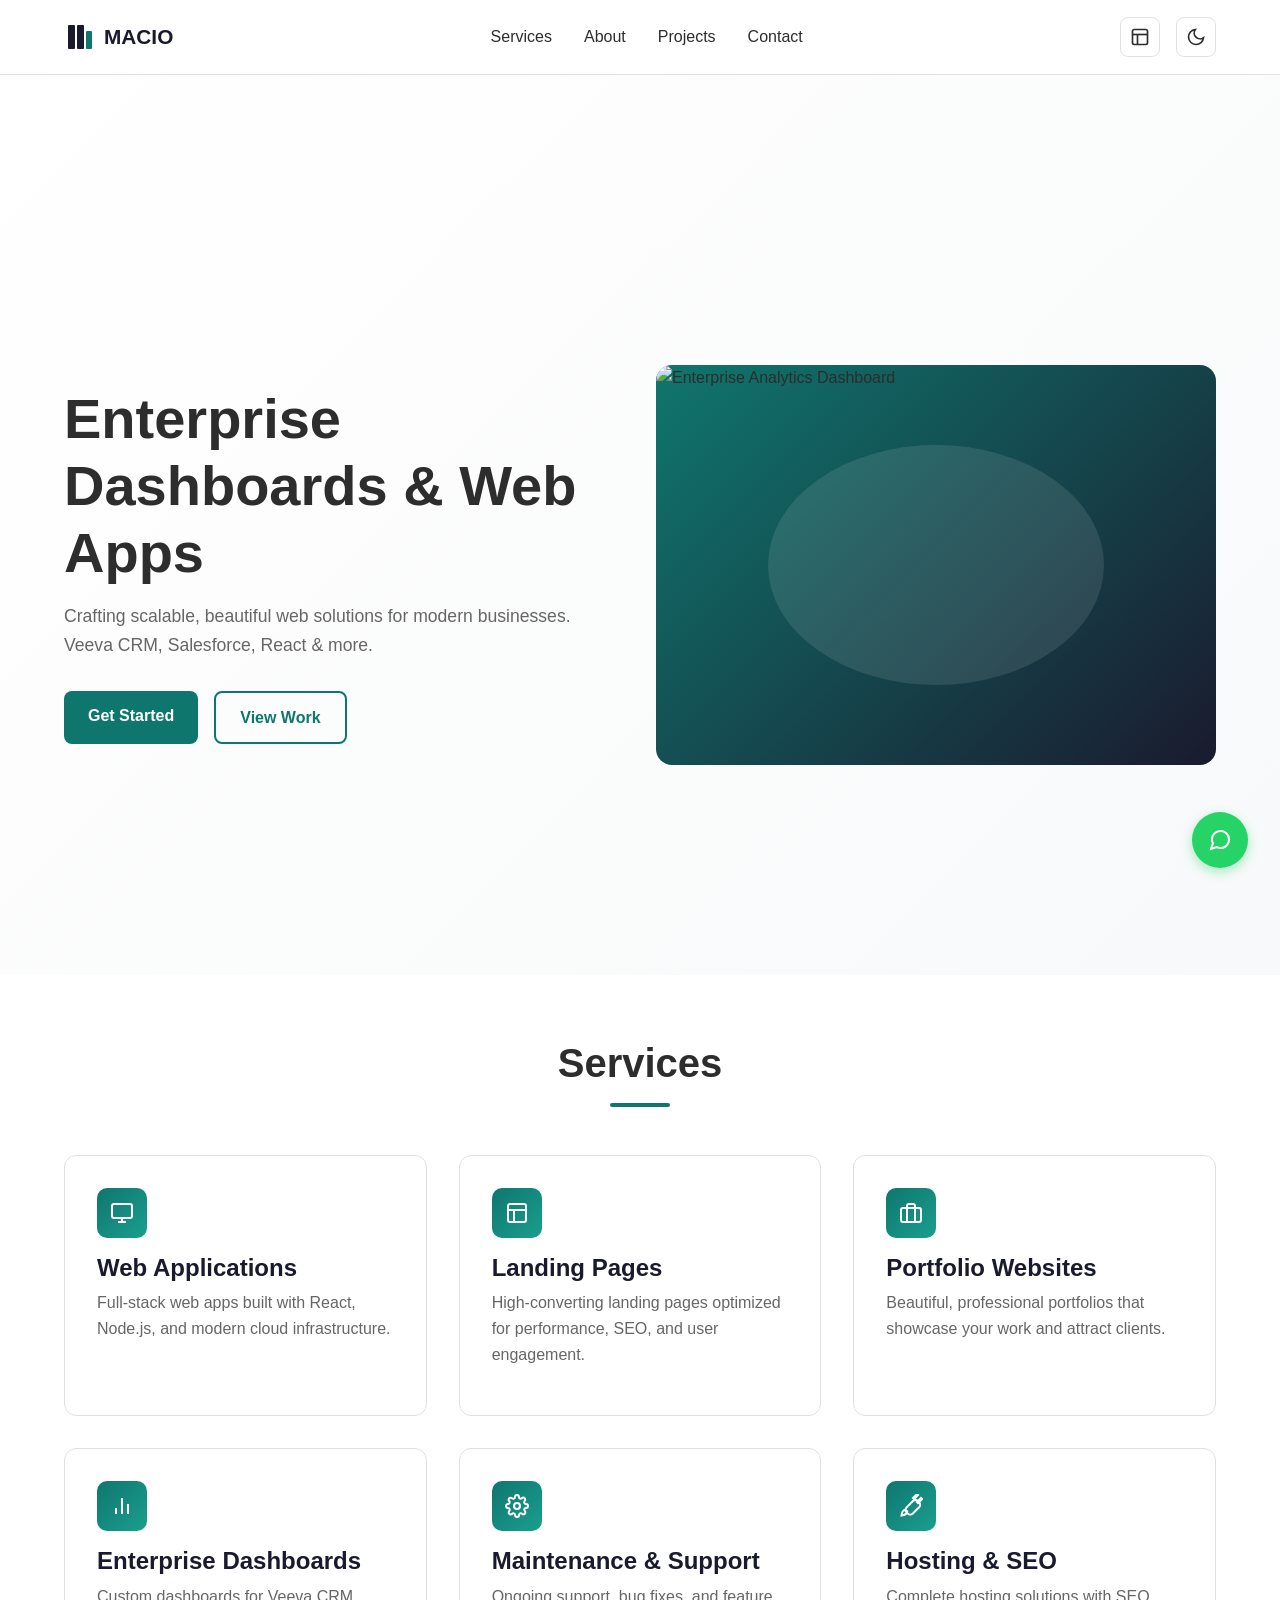
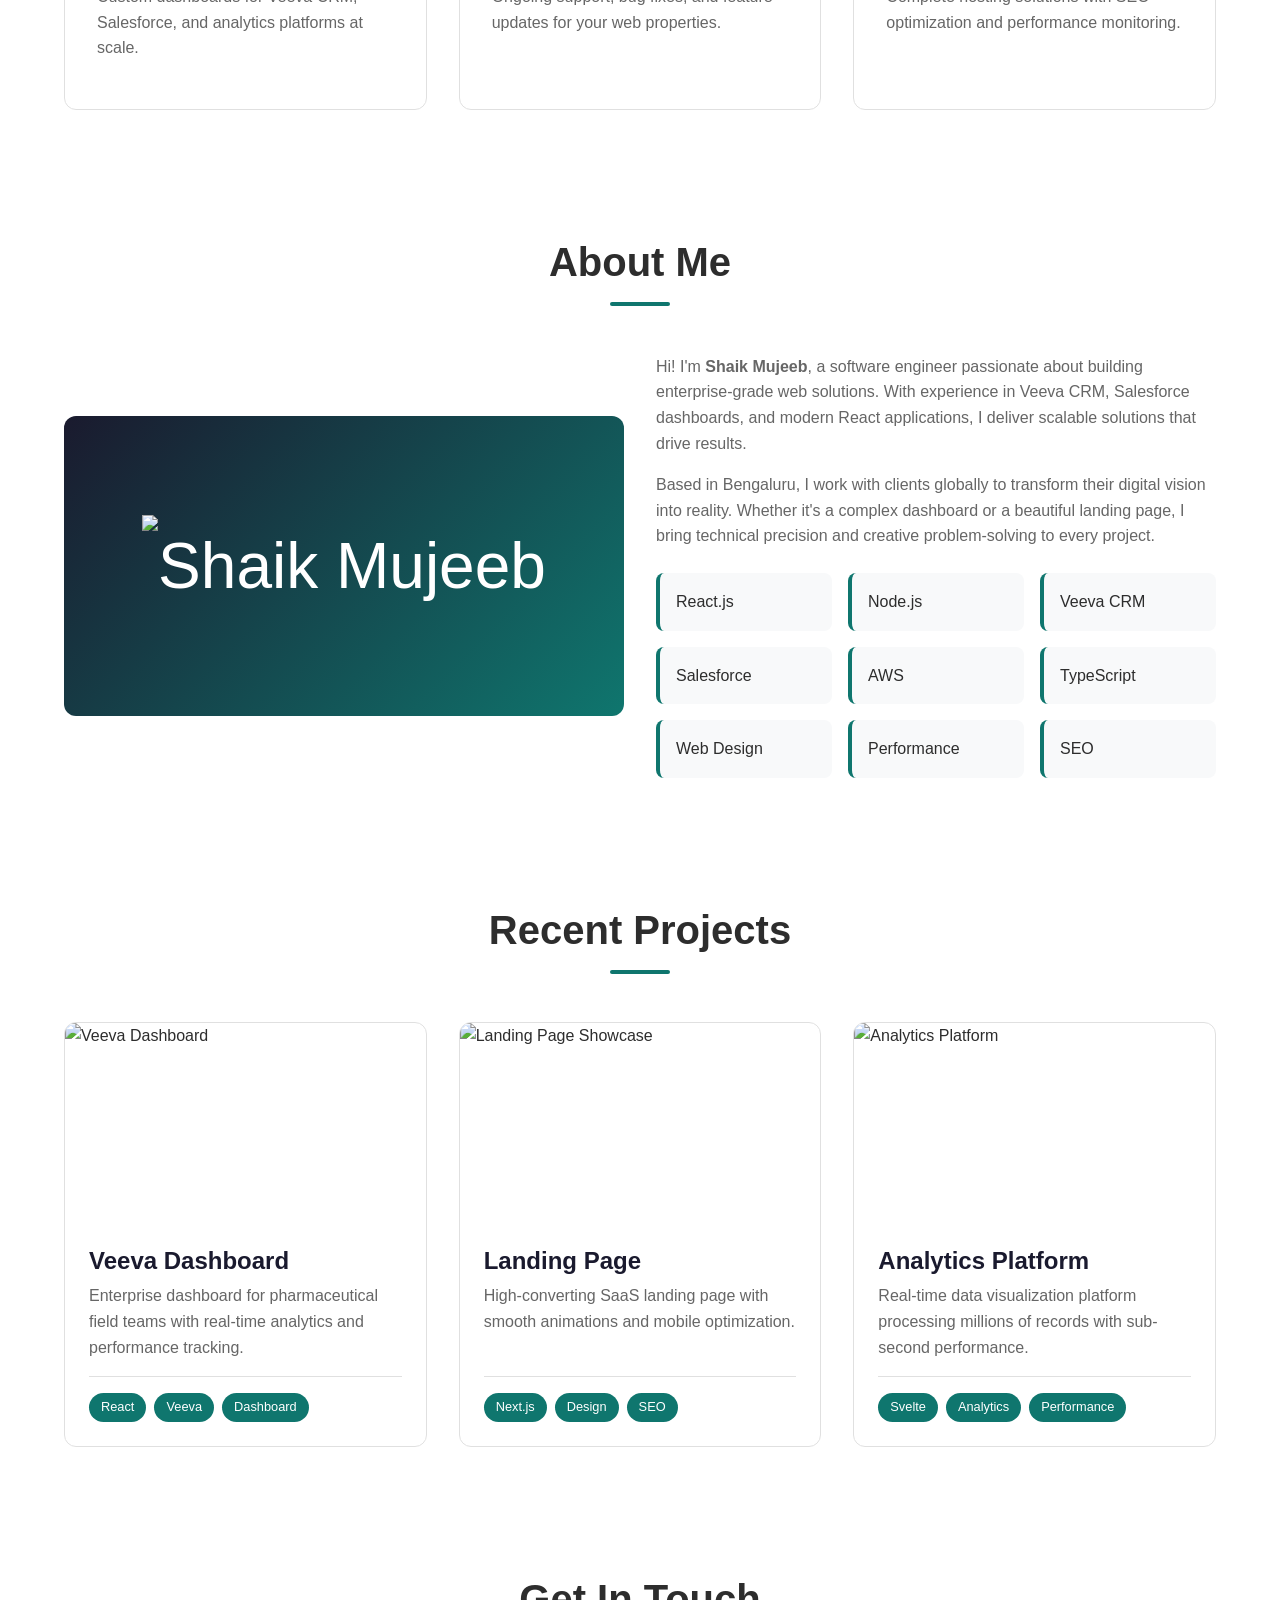
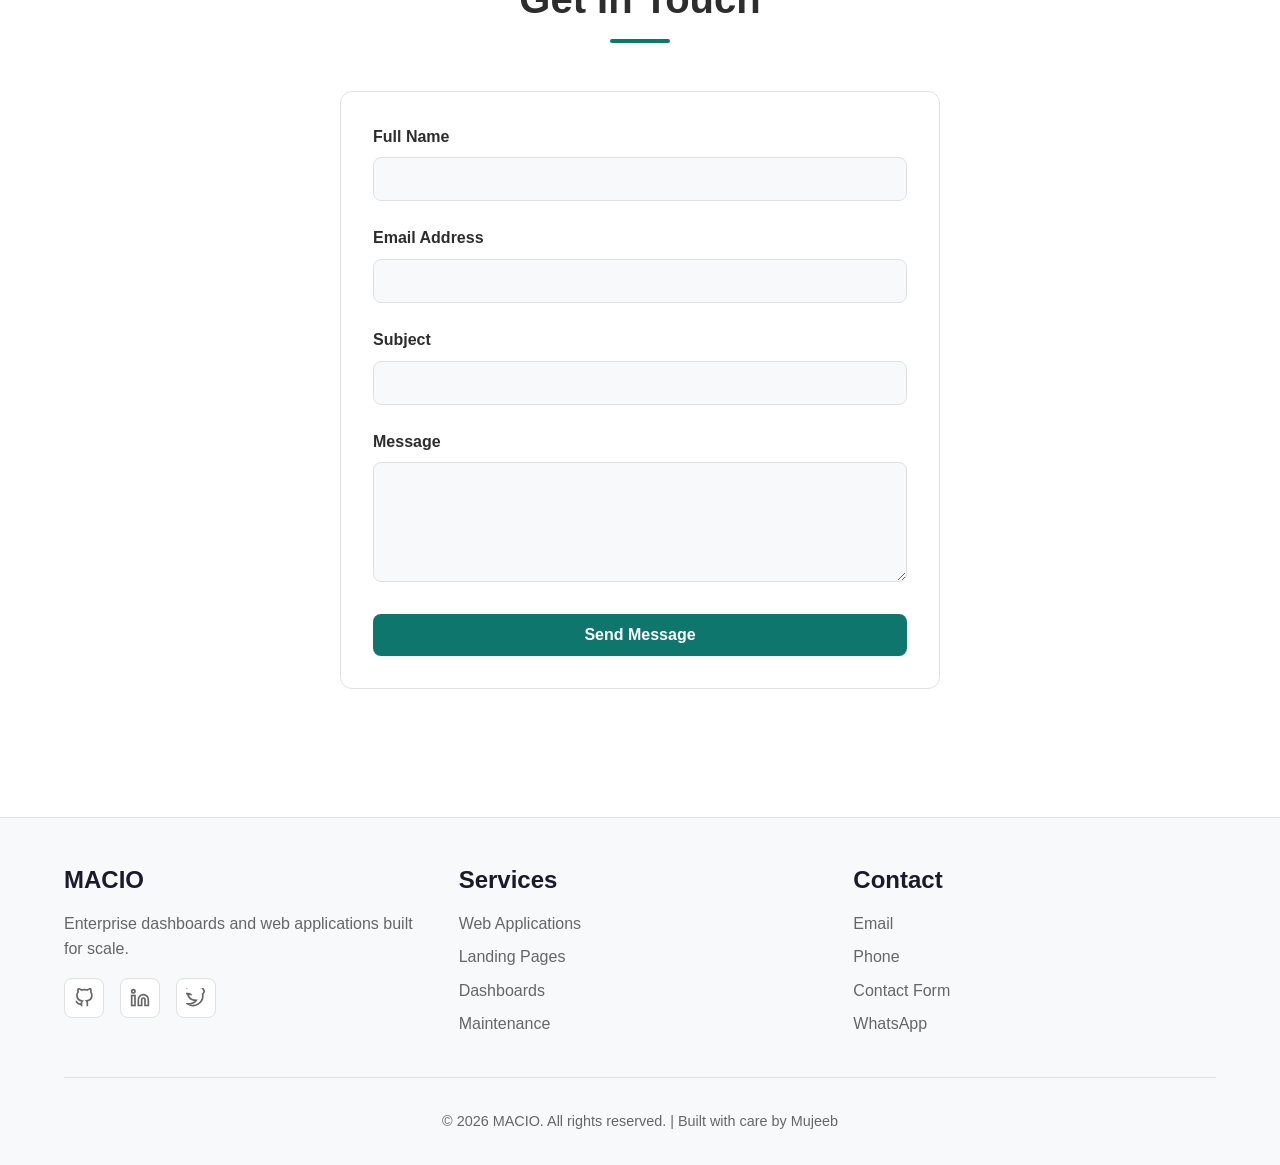
==== MACIO_Studio_Website.html @ e9eee29c "first commit" ====
<!doctype html>
<html lang="en">
  <head>
    <meta charset="UTF-8" />
    <meta name="viewport" content="width=device-width, initial-scale=1.0" />
    <meta http-equiv="X-UA-Compatible" content="ie=edge" />

    <!-- SEO Meta Tags -->
    <title>MACIO - Enterprise Dashboards & Web Apps | Shaik Mujeeb</title>
    <meta
      name="description"
      content="MACIO specializes in enterprise dashboards, web applications, landing pages, and digital solutions. Based in Bengaluru."
    />
    <meta
      name="keywords"
      content="web development, dashboards, Veeva CRM, Salesforce, React, landing pages, portfolio"
    />
    <meta name="author" content="Shaik Mujeeb" />
    <meta name="theme-color" content="#1a1a2e" />
    <meta
      property="og:title"
      content="MACIO - Enterprise Dashboards & Web Apps"
    />
    <meta
      property="og:description"
      content="Building scalable web solutions for enterprise clients."
    />
    <meta property="og:type" content="website" />
    <meta property="og:url" content="https://macio.dev" />
    <meta name="twitter:card" content="summary_large_image" />
    <meta
      name="twitter:title"
      content="MACIO - Enterprise Dashboards & Web Apps"
    />

    <!-- Security Headers (CSP) -->
    <meta
      http-equiv="Content-Security-Policy"
      content="default-src 'self'; script-src 'self' 'unsafe-inline'; style-src 'self' 'unsafe-inline'; font-src 'self' data:; img-src 'self' data: https:; connect-src 'self' https://formspree.io;"
    />
    <meta http-equiv="X-Content-Type-Options" content="nosniff" />
    <meta http-equiv="X-Frame-Options" content="SAMEORIGIN" />
    <meta http-equiv="X-XSS-Protection" content="1; mode=block" />

    <!-- Favicon -->
    <link
      rel="icon"
      type="image/svg+xml"
      href="data:image/svg+xml,%3Csvg xmlns='http://www.w3.org/2000/svg' viewBox='0 0 64 64'%3E%3Crect x='8' y='8' width='14' height='48' fill='%231a1a2e' rx='2'/%3E%3Crect x='26' y='8' width='14' height='48' fill='%231a1a2e' rx='2'/%3E%3Crect x='44' y='20' width='12' height='36' fill='%230f766e' rx='2'/%3E%3C/svg%3E"
    />

    <style>
      * {
        margin: 0;
        padding: 0;
        box-sizing: border-box;
      }

      :root {
        --color-primary: #1a1a2e;
        --color-primary-light: #2d3561;
        --color-accent: #0f766e;
        --color-accent-light: #1a9f8f;
        --color-bg-light: #ffffff;
        --color-bg-dark: #f8f9fa;
        --color-text-light: #2d2d2d;
        --color-text-light-secondary: #666666;
        --color-text-light-tertiary: #999999;
        --color-border-light: #e0e0e0;
        --color-success: #27ae60;
        --color-error: #e74c3c;
        --color-warning: #f39c12;
        --border-radius: 12px;
        --transition: all 0.3s cubic-bezier(0.4, 0, 0.2, 1);
      }

      [data-theme="dark"] {
        --color-bg-light: #1a1a1e;
        --color-bg-dark: #252530;
        --color-text-light: #ffffff;
        --color-text-light-secondary: #b0b0b0;
        --color-text-light-tertiary: #808080;
        --color-border-light: #404050;
      }

      html {
        scroll-behavior: smooth;
      }

      body {
        font-family:
          -apple-system, BlinkMacSystemFont, "Segoe UI", "Roboto", "Oxygen",
          "Ubuntu", "Cantarell", sans-serif;
        background: var(--color-bg-light);
        color: var(--color-text-light);
        line-height: 1.6;
        transition: var(--transition);
        overflow-x: hidden;
      }

      /* Typography */
      h1,
      h2,
      h3,
      h4,
      h5,
      h6 {
        font-weight: 600;
        line-height: 1.2;
        margin-bottom: 1rem;
      }

      h1 {
        font-size: 2.5rem;
      }
      h2 {
        font-size: 2rem;
      }
      h3 {
        font-size: 1.5rem;
      }
      h4 {
        font-size: 1.25rem;
      }

      p {
        margin-bottom: 1rem;
        color: var(--color-text-light-secondary);
      }

      a {
        color: var(--color-accent);
        text-decoration: none;
        transition: var(--transition);
      }

      a:hover {
        color: var(--color-accent-light);
      }

      .service-icon svg {
        width: 24px;
        height: 24px;
      }

      .logo svg {
        width: 32px;
        height: 32px;
      }

      /* Utilities */
      .container {
        max-width: 1200px;
        margin: 0 auto;
        padding: 0 1.5rem;
      }

      .section {
        padding: 4rem 0;
      }

      .section-title {
        text-align: center;
        margin-bottom: 3rem;
        position: relative;
      }

      .section-title::after {
        content: "";
        display: block;
        width: 60px;
        height: 4px;
        background: var(--color-accent);
        margin: 1rem auto 0;
        border-radius: 2px;
        animation: slideInUp 0.6s ease;
      }

      /* Navbar */
      .navbar {
        position: sticky;
        top: 0;
        background: var(--color-bg-light);
        border-bottom: 1px solid var(--color-border-light);
        z-index: 1000;
        transition: var(--transition);
        backdrop-filter: blur(10px);
        background: rgba(var(--color-bg-light-rgb), 0.95);
      }

      .navbar-content {
        display: flex;
        justify-content: space-between;
        align-items: center;
        padding: 1rem 0;
      }

      .logo {
        display: flex;
        align-items: center;
        gap: 0.5rem;
        font-weight: 700;
        font-size: 1.3rem;
        color: var(--color-primary);
        transition: var(--transition);
      }

      .logo:hover {
        color: var(--color-accent);
      }

      .nav-menu {
        display: none;
        position: absolute;
        top: 100%;
        left: 0;
        right: 0;
        background: var(--color-bg-light);
        border-bottom: 1px solid var(--color-border-light);
        padding: 1rem;
        list-style: none;
        animation: slideDown 0.3s ease;
      }

      .nav-menu.active {
        display: flex;
        flex-direction: column;
        gap: 1rem;
      }

      .nav-menu li a {
        color: var(--color-text-light);
        transition: var(--transition);
        display: block;
        padding: 0.5rem 0;
      }

      .nav-menu li a:hover {
        color: var(--color-accent);
        padding-left: 0.5rem;
      }

      .nav-controls {
        display: flex;
        align-items: center;
        gap: 1rem;
      }

      .theme-toggle,
      .menu-toggle,
      .variant-toggle {
        background: none;
        border: 1px solid var(--color-border-light);
        padding: 0.5rem;
        border-radius: 8px;
        cursor: pointer;
        transition: var(--transition);
        color: var(--color-text-light);
        font-size: 1.2rem;
        display: flex;
        align-items: center;
        justify-content: center;
        width: 40px;
        height: 40px;
        text-decoration: none;
      }

      .theme-toggle:hover,
      .menu-toggle:hover,
      .variant-toggle:hover {
        background: var(--color-bg-dark);
        border-color: var(--color-accent);
      }

      @media (min-width: 768px) {
        .nav-menu {
          display: flex;
          position: static;
          background: transparent;
          border: none;
          padding: 0;
          gap: 2rem;
          flex-direction: row;
          animation: none;
        }

        .menu-toggle {
          display: none;
        }

        h1 {
          font-size: 3.5rem;
        }
        h2 {
          font-size: 2.5rem;
        }
      }

      /* Hero Section */
      .hero {
        min-height: 100vh;
        display: flex;
        align-items: center;
        background: linear-gradient(
          135deg,
          var(--color-bg-light) 0%,
          var(--color-bg-dark) 100%
        );
        padding-top: 80px;
        position: relative;
        overflow: hidden;
      }

      .hero::before {
        content: "";
        position: absolute;
        top: -50%;
        right: -50%;
        width: 500px;
        height: 500px;
        background: radial-gradient(
          circle,
          var(--color-accent) 0%,
          transparent 70%
        );
        opacity: 0.05;
        border-radius: 50%;
        animation: float 8s ease-in-out infinite;
      }

      .hero-content {
        position: relative;
        z-index: 1;
        display: grid;
        grid-template-columns: 1fr;
        gap: 2rem;
        align-items: center;
      }

      .hero-text h1 {
        margin-bottom: 1rem;
        animation: slideInUp 0.8s ease 0.2s both;
      }

      .hero-text p {
        font-size: 1.1rem;
        margin-bottom: 2rem;
        animation: slideInUp 0.8s ease 0.4s both;
      }

      .hero-buttons {
        display: flex;
        gap: 1rem;
        flex-wrap: wrap;
        animation: slideInUp 0.8s ease 0.6s both;
      }

      .btn {
        padding: 0.75rem 1.5rem;
        border-radius: 8px;
        border: none;
        font-size: 1rem;
        font-weight: 600;
        cursor: pointer;
        transition: var(--transition);
        text-decoration: none;
        display: inline-block;
        text-align: center;
        position: relative;
        overflow: hidden;
      }

      .btn-primary {
        background: var(--color-accent);
        color: white;
      }

      .btn-primary:hover {
        background: var(--color-accent-light);
        transform: translateY(-2px);
        box-shadow: 0 8px 16px rgba(15, 118, 110, 0.3);
      }

      .btn-secondary {
        background: transparent;
        color: var(--color-accent);
        border: 2px solid var(--color-accent);
      }

      .btn-secondary:hover {
        background: var(--color-accent);
        color: white;
      }

      .hero-illustration {
        display: none;
        animation: slideInRight 0.8s ease 0.3s both;
      }

      @media (min-width: 768px) {
        .hero-content {
          grid-template-columns: 1fr 1fr;
        }

        .hero-illustration {
          display: block;
          width: 100%;
          height: 400px;
          background: linear-gradient(
            135deg,
            var(--color-accent) 0%,
            var(--color-primary) 100%
          );
          border-radius: 16px;
          position: relative;
          overflow: hidden;
        }

        .hero-illustration::before {
          content: "";
          position: absolute;
          top: 20%;
          left: 20%;
          width: 60%;
          height: 60%;
          background: rgba(255, 255, 255, 0.1);
          border-radius: 50%;
          animation: pulse 3s ease-in-out infinite;
        }
      }

      /* Services Section */
      .services-grid {
        display: grid;
        grid-template-columns: 1fr;
        gap: 2rem;
      }

      .service-card {
        background: var(--color-bg-light);
        border: 1px solid var(--color-border-light);
        border-radius: var(--border-radius);
        padding: 2rem;
        transition: var(--transition);
        position: relative;
        overflow: hidden;
        animation: fadeInUp 0.6s ease forwards;
      }

      .service-card::before {
        content: "";
        position: absolute;
        top: 0;
        left: -100%;
        width: 100%;
        height: 4px;
        background: linear-gradient(
          90deg,
          var(--color-accent),
          var(--color-accent-light)
        );
        transition: var(--transition);
      }

      .service-card:hover {
        border-color: var(--color-accent);
        transform: translateY(-8px);
        box-shadow: 0 12px 24px rgba(15, 118, 110, 0.15);
      }

      .service-card:hover::before {
        left: 0;
      }

      .service-icon {
        width: 50px;
        height: 50px;
        background: linear-gradient(
          135deg,
          var(--color-accent),
          var(--color-accent-light)
        );
        border-radius: 10px;
        display: flex;
        align-items: center;
        justify-content: center;
        color: white;
        font-size: 1.5rem;
        margin-bottom: 1rem;
      }

      .service-card h3 {
        color: var(--color-primary);
        margin-bottom: 0.5rem;
      }

      @media (min-width: 768px) {
        .services-grid {
          grid-template-columns: repeat(2, 1fr);
        }
      }

      @media (min-width: 1024px) {
        .services-grid {
          grid-template-columns: repeat(3, 1fr);
        }
      }

      /* About Section */
      .about-content {
        display: grid;
        grid-template-columns: 1fr;
        gap: 2rem;
        align-items: center;
      }

      .about-text h2 {
        color: var(--color-primary);
      }

      .about-image {
        width: 100%;
        height: 300px;
        background: linear-gradient(
          135deg,
          var(--color-primary),
          var(--color-accent)
        );
        border-radius: var(--border-radius);
        display: flex;
        align-items: center;
        justify-content: center;
        color: white;
        font-size: 4rem;
        animation: slideInUp 0.8s ease;
      }

      .skills-list {
        display: grid;
        grid-template-columns: repeat(2, 1fr);
        gap: 1rem;
        margin-top: 1.5rem;
      }

      .skill {
        background: var(--color-bg-dark);
        padding: 1rem;
        border-radius: 8px;
        border-left: 4px solid var(--color-accent);
        font-weight: 500;
      }

      @media (min-width: 768px) {
        .about-content {
          grid-template-columns: 1fr 1fr;
        }

        .skills-list {
          grid-template-columns: repeat(3, 1fr);
        }
      }

      /* Projects Section */
      .projects-grid {
        display: grid;
        grid-template-columns: 1fr;
        gap: 2rem;
      }

      .project-card {
        background: var(--color-bg-light);
        border: 1px solid var(--color-border-light);
        border-radius: var(--border-radius);
        overflow: hidden;
        transition: var(--transition);
        animation: fadeInUp 0.6s ease forwards;
        display: flex;
        flex-direction: column;
      }

      .project-image {
        width: 100%;
        height: 200px;
        position: relative;
        overflow: hidden;
      }

      .project-image img {
        width: 100%;
        height: 100%;
        object-fit: cover;
        transition: var(--transition);
      }

      .project-card:hover .project-image img {
        transform: scale(1.05);
      }

      .project-image::after {
        content: "";
        position: absolute;
        top: 0;
        left: -100%;
        width: 100%;
        height: 100%;
        background: linear-gradient(
          90deg,
          transparent,
          rgba(255, 255, 255, 0.2)
        );
        transition: var(--transition);
      }

      .project-card:hover .project-image::after {
        left: 100%;
      }

      .project-info {
        padding: 1.5rem;
        flex: 1;
        display: flex;
        flex-direction: column;
      }

      .project-card h3 {
        color: var(--color-primary);
        margin-bottom: 0.5rem;
      }

      .project-tags {
        display: flex;
        gap: 0.5rem;
        flex-wrap: wrap;
        margin-top: auto;
        padding-top: 1rem;
        border-top: 1px solid var(--color-border-light);
      }

      .tag {
        background: var(--color-accent);
        color: white;
        padding: 0.25rem 0.75rem;
        border-radius: 20px;
        font-size: 0.8rem;
        font-weight: 500;
      }

      .project-card:hover {
        border-color: var(--color-accent);
        transform: translateY(-8px);
        box-shadow: 0 12px 24px rgba(15, 118, 110, 0.15);
      }

      @media (min-width: 768px) {
        .projects-grid {
          grid-template-columns: repeat(2, 1fr);
        }
      }

      @media (min-width: 1024px) {
        .projects-grid {
          grid-template-columns: repeat(3, 1fr);
        }
      }

      /* Contact Section */
      .contact-form {
        max-width: 600px;
        margin: 0 auto;
        background: var(--color-bg-light);
        padding: 2rem;
        border-radius: var(--border-radius);
        border: 1px solid var(--color-border-light);
      }

      .form-group {
        margin-bottom: 1.5rem;
      }

      .form-group label {
        display: block;
        margin-bottom: 0.5rem;
        font-weight: 600;
        color: var(--color-text-light);
      }

      .form-group input,
      .form-group textarea {
        width: 100%;
        padding: 0.75rem;
        border: 1px solid var(--color-border-light);
        border-radius: 8px;
        font-family: inherit;
        font-size: 1rem;
        transition: var(--transition);
        background: var(--color-bg-dark);
        color: var(--color-text-light);
      }

      .form-group input:focus,
      .form-group textarea:focus {
        outline: none;
        border-color: var(--color-accent);
        box-shadow: 0 0 0 3px rgba(15, 118, 110, 0.1);
      }

      .form-group textarea {
        resize: vertical;
        min-height: 120px;
      }

      .form-error {
        color: var(--color-error);
        font-size: 0.875rem;
        margin-top: 0.25rem;
        display: none;
      }

      .form-group.error input,
      .form-group.error textarea {
        border-color: var(--color-error);
      }

      .form-group.error .form-error {
        display: block;
      }

      .form-submit {
        width: 100%;
        padding: 0.75rem;
        background: var(--color-accent);
        color: white;
        border: none;
        border-radius: 8px;
        font-size: 1rem;
        font-weight: 600;
        cursor: pointer;
        transition: var(--transition);
      }

      .form-submit:hover {
        background: var(--color-accent-light);
        transform: translateY(-2px);
      }

      .form-success {
        background: rgba(39, 174, 96, 0.1);
        border: 1px solid var(--color-success);
        color: var(--color-success);
        padding: 1rem;
        border-radius: 8px;
        margin-bottom: 1rem;
        display: none;
      }

      .form-success.show {
        display: block;
        animation: slideInDown 0.3s ease;
      }

      /* Footer */
      .footer {
        background: var(--color-bg-dark);
        color: var(--color-text-light);
        padding: 3rem 0 1rem;
        border-top: 1px solid var(--color-border-light);
        margin-top: 4rem;
      }

      .footer-content {
        display: grid;
        grid-template-columns: 1fr;
        gap: 2rem;
        margin-bottom: 2rem;
      }

      .footer-section h3 {
        color: var(--color-primary);
        margin-bottom: 1rem;
      }

      .footer-section ul {
        list-style: none;
      }

      .footer-section ul li {
        margin-bottom: 0.5rem;
      }

      .footer-section a {
        color: var(--color-text-light-secondary);
      }

      .footer-section a:hover {
        color: var(--color-accent);
      }

      .social-links {
        display: flex;
        gap: 1rem;
        margin-top: 1rem;
      }

      .social-links a {
        width: 40px;
        height: 40px;
        background: var(--color-bg-light);
        border: 1px solid var(--color-border-light);
        border-radius: 8px;
        display: flex;
        align-items: center;
        justify-content: center;
        transition: var(--transition);
      }

      .social-links a:hover {
        background: var(--color-accent);
        border-color: var(--color-accent);
        color: white;
      }

      .footer-bottom {
        text-align: center;
        padding-top: 2rem;
        border-top: 1px solid var(--color-border-light);
        color: var(--color-text-light-tertiary);
        font-size: 0.9rem;
      }

      @media (min-width: 768px) {
        .footer-content {
          grid-template-columns: repeat(3, 1fr);
        }
      }

      /* WhatsApp Button */
      .whatsapp-button {
        position: fixed;
        bottom: 2rem;
        right: 2rem;
        width: 56px;
        height: 56px;
        background: #25d366;
        color: white;
        border: none;
        border-radius: 50%;
        font-size: 1.5rem;
        cursor: pointer;
        display: flex;
        align-items: center;
        justify-content: center;
        transition: var(--transition);
        box-shadow: 0 4px 12px rgba(37, 211, 102, 0.4);
        z-index: 999;
        animation: slideInUp 0.6s ease 1s both;
      }

      .whatsapp-button:hover {
        transform: scale(1.1);
        box-shadow: 0 6px 16px rgba(37, 211, 102, 0.6);
      }

      @media (max-width: 768px) {
        .whatsapp-button {
          bottom: 1rem;
          right: 1rem;
        }
      }

      /* Animations */
      @keyframes slideInUp {
        from {
          opacity: 0;
          transform: translateY(30px);
        }
        to {
          opacity: 1;
          transform: translateY(0);
        }
      }

      @keyframes slideInRight {
        from {
          opacity: 0;
          transform: translateX(30px);
        }
        to {
          opacity: 1;
          transform: translateX(0);
        }
      }

      @keyframes slideInDown {
        from {
          opacity: 0;
          transform: translateY(-30px);
        }
        to {
          opacity: 1;
          transform: translateY(0);
        }
      }

      @keyframes slideDown {
        from {
          opacity: 0;
          transform: translateY(-10px);
        }
        to {
          opacity: 1;
          transform: translateY(0);
        }
      }

      @keyframes fadeInUp {
        from {
          opacity: 0;
          transform: translateY(20px);
        }
        to {
          opacity: 1;
          transform: translateY(0);
        }
      }

      @keyframes float {
        0%,
        100% {
          transform: translateY(0);
        }
        50% {
          transform: translateY(20px);
        }
      }

      @keyframes pulse {
        0%,
        100% {
          transform: scale(1);
        }
        50% {
          transform: scale(1.05);
        }
      }

      /* Stagger animation */
      .service-card:nth-child(1) {
        animation-delay: 0.1s;
      }
      .service-card:nth-child(2) {
        animation-delay: 0.2s;
      }
      .service-card:nth-child(3) {
        animation-delay: 0.3s;
      }
      .service-card:nth-child(4) {
        animation-delay: 0.4s;
      }
      .service-card:nth-child(5) {
        animation-delay: 0.5s;
      }
      .service-card:nth-child(6) {
        animation-delay: 0.6s;
      }

      .project-card:nth-child(1) {
        animation-delay: 0.1s;
      }
      .project-card:nth-child(2) {
        animation-delay: 0.2s;
      }
      .project-card:nth-child(3) {
        animation-delay: 0.3s;
      }

      /* Accessibility */
      .sr-only {
        position: absolute;
        width: 1px;
        height: 1px;
        padding: 0;
        margin: -1px;
        overflow: hidden;
        clip: rect(0, 0, 0, 0);
        white-space: nowrap;
        border-width: 0;
      }

      /* Loading & Error States */
      .loading {
        opacity: 0.6;
        pointer-events: none;
      }

      .spinner {
        display: inline-block;
        width: 20px;
        height: 20px;
        border: 3px solid var(--color-border-light);
        border-top-color: var(--color-accent);
        border-radius: 50%;
        animation: spin 0.8s linear infinite;
      }

      @keyframes spin {
        to {
          transform: rotate(360deg);
        }
      }
    </style>
  </head>
  <body>
    <!-- Navigation -->
    <nav class="navbar">
      <div class="container">
        <div class="navbar-content">
          <a href="#" class="logo">
            <svg
              viewBox="0 0 64 64"
              fill="none"
              xmlns="http://www.w3.org/2000/svg"
            >
              <rect
                x="8"
                y="8"
                width="14"
                height="48"
                fill="currentColor"
                rx="2"
              />
              <rect
                x="26"
                y="8"
                width="14"
                height="48"
                fill="currentColor"
                rx="2"
              />
              <rect
                x="44"
                y="20"
                width="12"
                height="36"
                fill="#0f766e"
                rx="2"
              />
            </svg>
            MACIO
          </a>

          <ul class="nav-menu" id="navMenu">
            <li><a href="#services">Services</a></li>
            <li><a href="#about">About</a></li>
            <li><a href="#projects">Projects</a></li>
            <li><a href="#contact">Contact</a></li>
          </ul>

          <div class="nav-controls">
            <a
              href="index.html"
              class="variant-toggle"
              title="Switch to Main Variant"
              aria-label="Switch to main variant"
              ><svg
                viewBox="0 0 24 24"
                fill="none"
                stroke="currentColor"
                stroke-width="2"
                width="20"
                height="20"
              >
                <rect x="3" y="3" width="18" height="18" rx="2" ry="2"></rect>
                <line x1="3" y1="9" x2="21" y2="9"></line>
                <line x1="9" y1="21" x2="9" y2="9"></line></svg
            ></a>
            <button
              class="theme-toggle"
              id="themeToggle"
              aria-label="Toggle dark mode"
              title="Toggle theme"
            ></button>
            <button
              class="menu-toggle"
              id="menuToggle"
              aria-label="Toggle menu"
            >
              <svg
                viewBox="0 0 24 24"
                fill="none"
                stroke="currentColor"
                stroke-width="2"
                width="20"
                height="20"
              >
                <line x1="3" y1="12" x2="21" y2="12"></line>
                <line x1="3" y1="6" x2="21" y2="6"></line>
                <line x1="3" y1="18" x2="21" y2="18"></line>
              </svg>
            </button>
          </div>
        </div>
      </div>
    </nav>

    <!-- Hero Section -->
    <section class="hero" id="hero">
      <div class="container">
        <div class="hero-content">
          <div class="hero-text">
            <h1>Enterprise Dashboards & Web Apps</h1>
            <p>
              Crafting scalable, beautiful web solutions for modern businesses.
              Veeva CRM, Salesforce, React & more.
            </p>
            <div class="hero-buttons">
              <a href="#contact" class="btn btn-primary">Get Started</a>
              <a href="#projects" class="btn btn-secondary">View Work</a>
            </div>
          </div>
          <div class="hero-illustration">
            <img
              src="https://images.unsplash.com/photo-1460925895917-afdab827c52f?q=80&w=1200&auto=format&fit=crop"
              alt="Enterprise Analytics Dashboard"
            />
          </div>
        </div>
      </div>
    </section>

    <!-- Services Section -->
    <section class="section" id="services">
      <div class="container">
        <div class="section-title">
          <h2>Services</h2>
        </div>
        <div class="services-grid">
          <div class="service-card">
            <div class="service-icon">
              <svg
                viewBox="0 0 24 24"
                fill="none"
                stroke="currentColor"
                stroke-width="2"
              >
                <rect x="2" y="3" width="20" height="14" rx="2" ry="2"></rect>
                <line x1="8" y1="21" x2="16" y2="21"></line>
                <line x1="12" y1="17" x2="12" y2="21"></line>
              </svg>
            </div>
            <h3>Web Applications</h3>
            <p>
              Full-stack web apps built with React, Node.js, and modern cloud
              infrastructure.
            </p>
          </div>
          <div class="service-card">
            <div class="service-icon">
              <svg
                viewBox="0 0 24 24"
                fill="none"
                stroke="currentColor"
                stroke-width="2"
              >
                <rect x="3" y="3" width="18" height="18" rx="2" ry="2"></rect>
                <line x1="3" y1="9" x2="21" y2="9"></line>
                <line x1="9" y1="21" x2="9" y2="9"></line>
              </svg>
            </div>
            <h3>Landing Pages</h3>
            <p>
              High-converting landing pages optimized for performance, SEO, and
              user engagement.
            </p>
          </div>
          <div class="service-card">
            <div class="service-icon">
              <svg
                viewBox="0 0 24 24"
                fill="none"
                stroke="currentColor"
                stroke-width="2"
              >
                <rect x="2" y="7" width="20" height="14" rx="2" ry="2"></rect>
                <path d="M16 21V5a2 2 0 0 0-2-2h-4a2 2 0 0 0-2 2v16"></path>
              </svg>
            </div>
            <h3>Portfolio Websites</h3>
            <p>
              Beautiful, professional portfolios that showcase your work and
              attract clients.
            </p>
          </div>
          <div class="service-card">
            <div class="service-icon">
              <svg
                viewBox="0 0 24 24"
                fill="none"
                stroke="currentColor"
                stroke-width="2"
              >
                <line x1="18" y1="20" x2="18" y2="10"></line>
                <line x1="12" y1="20" x2="12" y2="4"></line>
                <line x1="6" y1="20" x2="6" y2="14"></line>
              </svg>
            </div>
            <h3>Enterprise Dashboards</h3>
            <p>
              Custom dashboards for Veeva CRM, Salesforce, and analytics
              platforms at scale.
            </p>
          </div>
          <div class="service-card">
            <div class="service-icon">
              <svg
                viewBox="0 0 24 24"
                fill="none"
                stroke="currentColor"
                stroke-width="2"
              >
                <circle cx="12" cy="12" r="3"></circle>
                <path
                  d="M19.4 15a1.65 1.65 0 0 0 .33 1.82l.06.06a2 2 0 0 1 0 2.83 2 2 0 0 1-2.83 0l-.06-.06a1.65 1.65 0 0 0-1.82-.33 1.65 1.65 0 0 0-1 1.51V21a2 2 0 0 1-2 2 2 2 0 0 1-2-2v-.09A1.65 1.65 0 0 0 9 19.4a1.65 1.65 0 0 0-1.82.33l-.06.06a2 2 0 0 1-2.83 0 2 2 0 0 1 0-2.83l.06-.06a1.65 1.65 0 0 0 .33-1.82 1.65 1.65 0 0 0-1.51-1H3a2 2 0 0 1-2-2 2 2 0 0 1 2-2h.09A1.65 1.65 0 0 0 4.6 9a1.65 1.65 0 0 0-.33-1.82l-.06-.06a2 2 0 0 1 0-2.83 2 2 0 0 1 2.83 0l.06.06a1.65 1.65 0 0 0 1.82.33 1.65 1.65 0 0 0 1-1.51V3a2 2 0 0 1 2-2 2 2 0 0 1 2 2v.09a1.65 1.65 0 0 0 1 1.51 1.65 1.65 0 0 0 1.82-.33l.06-.06a2 2 0 0 1 2.83 0 2 2 0 0 1 0 2.83l-.06.06a1.65 1.65 0 0 0-.33 1.82 1.65 1.65 0 0 0 1.51 1H21a2 2 0 0 1 2 2 2 2 0 0 1-2 2h-.09a1.65 1.65 0 0 0-1.51 1z"
                ></path>
              </svg>
            </div>
            <h3>Maintenance & Support</h3>
            <p>
              Ongoing support, bug fixes, and feature updates for your web
              properties.
            </p>
          </div>
          <div class="service-card">
            <div class="service-icon">
              <svg
                viewBox="0 0 24 24"
                fill="none"
                stroke="currentColor"
                stroke-width="2"
              >
                <path
                  d="M4.5 16.5c-1.5 1.26-2 5-2 5s3.74-.5 5-2c.71-.84.71-2.13.71-2.13l-1.58-1.58s-1.29 0-2.13.71zm9.44-9.44l-6.32 6.32c-1.4 1.4-1.4 3.68 0 5.08l1.08 1.08c1.4 1.4 3.68 1.4 5.08 0l6.32-6.32c1.4-1.4 1.4-3.68 0-5.08l-1.08-1.08c-1.4-1.4-3.68-1.4-5.08 0zM15 5l-1-1 4-4 1 1-4 4zm4 4l-1-1 4-4 1 1-4 4z"
                ></path>
              </svg>
            </div>
            <h3>Hosting & SEO</h3>
            <p>
              Complete hosting solutions with SEO optimization and performance
              monitoring.
            </p>
          </div>
        </div>
      </div>
    </section>

    <!-- About Section -->
    <section class="section" id="about">
      <div class="container">
        <div class="section-title">
          <h2>About Me</h2>
        </div>
        <div class="about-content">
          <div class="about-image">
            <img
              src="https://images.unsplash.com/photo-1507238691740-187a5b1d37b8?q=200&w=260&auto=format&fit=crop"
              alt="Shaik Mujeeb"
            />
          </div>
          <div class="about-text">
            <p>
              Hi! I'm <strong>Shaik Mujeeb</strong>, a software engineer
              passionate about building enterprise-grade web solutions. With
              experience in Veeva CRM, Salesforce dashboards, and modern React
              applications, I deliver scalable solutions that drive results.
            </p>
            <p>
              Based in Bengaluru, I work with clients globally to transform
              their digital vision into reality. Whether it's a complex
              dashboard or a beautiful landing page, I bring technical precision
              and creative problem-solving to every project.
            </p>
            <div class="skills-list">
              <div class="skill">React.js</div>
              <div class="skill">Node.js</div>
              <div class="skill">Veeva CRM</div>
              <div class="skill">Salesforce</div>
              <div class="skill">AWS</div>
              <div class="skill">TypeScript</div>
              <div class="skill">Web Design</div>
              <div class="skill">Performance</div>
              <div class="skill">SEO</div>
            </div>
          </div>
        </div>
      </div>
    </section>

    <!-- Projects Section -->
    <section class="section" id="projects">
      <div class="container">
        <div class="section-title">
          <h2>Recent Projects</h2>
        </div>
        <div class="projects-grid">
          <div class="project-card">
            <div class="project-image">
              <img
                src="https://images.unsplash.com/photo-1551288049-bebda4e38f71?q=80&w=1200&auto=format&fit=crop"
                alt="Veeva Dashboard"
              />
            </div>
            <div class="project-info">
              <h3>Veeva Dashboard</h3>
              <p>
                Enterprise dashboard for pharmaceutical field teams with
                real-time analytics and performance tracking.
              </p>
              <div class="project-tags">
                <span class="tag">React</span>
                <span class="tag">Veeva</span>
                <span class="tag">Dashboard</span>
              </div>
            </div>
          </div>
          <div class="project-card">
            <div class="project-image">
              <img
                src="https://images.unsplash.com/photo-1460925895917-afdab827c52f?q=80&w=1200&auto=format&fit=crop"
                alt="Landing Page Showcase"
              />
            </div>
            <div class="project-info">
              <h3>Landing Page</h3>
              <p>
                High-converting SaaS landing page with smooth animations and
                mobile optimization.
              </p>
              <div class="project-tags">
                <span class="tag">Next.js</span>
                <span class="tag">Design</span>
                <span class="tag">SEO</span>
              </div>
            </div>
          </div>
          <div class="project-card">
            <div class="project-image">
              <img
                src="https://images.unsplash.com/photo-1555949963-aa79dcee981c?q=80&w=1200&auto=format&fit=crop"
                alt="Analytics Platform"
              />
            </div>
            <div class="project-info">
              <h3>Analytics Platform</h3>
              <p>
                Real-time data visualization platform processing millions of
                records with sub-second performance.
              </p>
              <div class="project-tags">
                <span class="tag">Svelte</span>
                <span class="tag">Analytics</span>
                <span class="tag">Performance</span>
              </div>
            </div>
          </div>
        </div>
      </div>
    </section>

    <!-- Contact Section -->
    <section class="section" id="contact">
      <div class="container">
        <div class="section-title">
          <h2>Get In Touch</h2>
        </div>
        <form class="contact-form" id="contactForm">
          <div class="form-success" id="formSuccess">
            ✓ Message sent successfully! I'll get back to you soon.
          </div>

          <div class="form-group">
            <label for="name">Full Name</label>
            <input type="text" id="name" name="name" required />
            <div class="form-error">Please enter your name</div>
          </div>

          <div class="form-group">
            <label for="email">Email Address</label>
            <input type="email" id="email" name="email" required />
            <div class="form-error">Please enter a valid email</div>
          </div>

          <div class="form-group">
            <label for="subject">Subject</label>
            <input type="text" id="subject" name="subject" required />
            <div class="form-error">Please enter a subject</div>
          </div>

          <div class="form-group">
            <label for="message">Message</label>
            <textarea id="message" name="message" required></textarea>
            <div class="form-error">Please enter your message</div>
          </div>

          <button type="submit" class="form-submit">Send Message</button>
        </form>
      </div>
    </section>

    <!-- Footer -->
    <footer class="footer">
      <div class="container">
        <div class="footer-content">
          <div class="footer-section">
            <h3>MACIO</h3>
            <p>Enterprise dashboards and web applications built for scale.</p>
            <div class="social-links">
              <a
                href="https://github.com/mujeebshk"
                title="GitHub"
                target="_blank"
                rel="noopener noreferrer"
              >
                <svg
                  viewBox="0 0 24 24"
                  fill="none"
                  stroke="currentColor"
                  stroke-width="2"
                  width="20"
                  height="20"
                >
                  <path
                    d="M9 19c-5 1.5-5-2.5-7-3m14 6v-3.87a3.37 3.37 0 0 0-.94-2.61c3.14-.35 6.44-1.54 6.44-7A5.44 5.44 0 0 0 20 4.77 5.07 5.07 0 0 0 19.91 1S18.73.65 16 2.48a13.38 13.38 0 0 0-7 0C6.27.65 5.09 1 5.09 1A5.07 5.07 0 0 0 5 4.77a5.44 5.44 0 0 0-1.5 3.78c0 5.42 3.3 6.61 6.44 7A3.37 3.37 0 0 0 9 18.13V22"
                  ></path>
                </svg>
              </a>
              <a
                href="https://linkedin.com/in/mujeebshaik-in"
                title="LinkedIn"
                target="_blank"
                rel="noopener noreferrer"
              >
                <svg
                  viewBox="0 0 24 24"
                  fill="none"
                  stroke="currentColor"
                  stroke-width="2"
                  width="20"
                  height="20"
                >
                  <path
                    d="M16 8a6 6 0 0 1 6 6v7h-4v-7a2 2 0 0 0-2-2 2 2 0 0 0-2 2v7h-4v-7a6 6 0 0 1 6-6z"
                  ></path>
                  <rect x="2" y="9" width="4" height="12"></rect>
                  <circle cx="4" cy="4" r="2"></circle>
                </svg>
              </a>
              <a
                href="https://twitter.com/macio_dev"
                title="Twitter"
                target="_blank"
                rel="noopener noreferrer"
              >
                <svg
                  viewBox="0 0 24 24"
                  fill="none"
                  stroke="currentColor"
                  stroke-width="2"
                  width="20"
                  height="20"
                >
                  <path
                    d="M22 4s-.7 2.1-2 3.4c1.6 10-9.4 17.2-18 11.6 7.2.1 10.2-4.1 10.2-4.1-9.4 0-10.2-8.2-10.2-8.2 3 0 3.7 1 3.7 1-10.4 0-10.2-9.1-10.2-9.1 2.8 1.1 4.5 1.1 4.5 1.1-6-7.8 1.1-10.3 1.1-10.3 8.3 10.1 18.6 10.1 18.6 10.1z"
                  ></path>
                </svg>
              </a>
            </div>
          </div>
          <div class="footer-section">
            <h3>Services</h3>
            <ul>
              <li><a href="#services">Web Applications</a></li>
              <li><a href="#services">Landing Pages</a></li>
              <li><a href="#services">Dashboards</a></li>
              <li><a href="#services">Maintenance</a></li>
            </ul>
          </div>
          <div class="footer-section">
            <h3>Contact</h3>
            <ul>
              <li><a href="mailto:hello@macio.dev">Email</a></li>
              <li><a href="tel:+918520930031">Phone</a></li>
              <li><a href="#contact">Contact Form</a></li>
              <li>
                <a
                  href="https://wa.me/918520930031"
                  target="_blank"
                  rel="noopener noreferrer"
                  >WhatsApp</a
                >
              </li>
            </ul>
          </div>
        </div>
        <div class="footer-bottom">
          <p>
            &copy; 2026 MACIO. All rights reserved. | Built with care by Mujeeb
          </p>
        </div>
      </div>
    </footer>

    <!-- WhatsApp Button -->
    <a
      href="https://wa.me/918520930031?text=Hi%20Shaik%2C%20I%20would%20like%20to%20discuss%20a%20project"
      class="whatsapp-button"
      title="Chat on WhatsApp"
      target="_blank"
      rel="noopener noreferrer"
    >
      <svg
        viewBox="0 0 24 24"
        fill="none"
        stroke="currentColor"
        stroke-width="2"
        width="24"
        height="24"
      >
        <path
          d="M21 11.5a8.38 8.38 0 0 1-.9 3.8 8.5 8.5 0 0 1-7.6 4.7 8.38 8.38 0 0 1-3.8-.9L3 21l1.9-5.7a8.38 8.38 0 0 1-.9-3.8 8.5 8.5 0 0 1 4.7-7.6 8.38 8.38 0 0 1 3.8-.9h.5a8.48 8.48 0 0 1 8 8v.5z"
        ></path>
      </svg>
    </a>

    <script>
      // ==================== Theme Manager ====================
      class ThemeManager {
        constructor() {
          this.theme = localStorage.getItem("theme") || "light";
          this.toggleBtn = document.getElementById("themeToggle");
          this.init();
        }

        init() {
          this.apply();
          this.toggleBtn.addEventListener("click", () => this.toggle());
        }

        apply() {
          document.documentElement.setAttribute("data-theme", this.theme);
          this.toggleBtn.innerHTML =
            this.theme === "dark"
              ? '<svg viewBox="0 0 24 24" fill="none" stroke="currentColor" stroke-width="2" width="20" height="20"><circle cx="12" cy="12" r="5"></circle><line x1="12" y1="1" x2="12" y2="3"></line><line x1="12" y1="21" x2="12" y2="23"></line><line x1="4.22" y1="4.22" x2="5.64" y2="5.64"></line><line x1="18.36" y1="18.36" x2="19.78" y2="19.78"></line><line x1="1" y1="12" x2="3" y2="12"></line><line x1="21" y1="12" x2="23" y2="12"></line><line x1="4.22" y1="19.78" x2="5.64" y2="18.36"></line><line x1="18.36" y1="5.64" x2="19.78" y2="4.22"></line></svg>'
              : '<svg viewBox="0 0 24 24" fill="none" stroke="currentColor" stroke-width="2" width="20" height="20"><path d="M21 12.79A9 9 0 1 1 11.21 3 7 7 0 0 0 21 12.79z"></path></svg>';
        }

        toggle() {
          this.theme = this.theme === "light" ? "dark" : "light";
          localStorage.setItem("theme", this.theme);
          this.apply();
        }
      }

      // ==================== Menu Manager ====================
      class MenuManager {
        constructor() {
          this.menu = document.getElementById("navMenu");
          this.toggle = document.getElementById("menuToggle");
          this.links = this.menu.querySelectorAll("a");
          this.init();
        }

        init() {
          this.toggle.addEventListener("click", () => this.toggleMenu());
          this.links.forEach((link) => {
            link.addEventListener("click", () => this.closeMenu());
          });
        }

        toggleMenu() {
          this.menu.classList.toggle("active");
        }

        closeMenu() {
          this.menu.classList.remove("active");
        }
      }

      // ==================== Form Manager ====================
      class FormManager {
        constructor() {
          this.form = document.getElementById("contactForm");
          this.success = document.getElementById("formSuccess");
          this.init();
        }

        init() {
          this.form.addEventListener("submit", (e) => this.handleSubmit(e));
        }

        validateEmail(email) {
          const regex = /^[^\s@]+@[^\s@]+\.[^\s@]+$/;
          return regex.test(email);
        }

        validateForm() {
          const fields = this.form.querySelectorAll("[name]");
          let isValid = true;

          fields.forEach((field) => {
            const group = field.closest(".form-group");
            const value = field.value.trim();

            if (!value) {
              group.classList.add("error");
              isValid = false;
            } else if (field.name === "email" && !this.validateEmail(value)) {
              group.classList.add("error");
              isValid = false;
            } else {
              group.classList.remove("error");
            }
          });

          return isValid;
        }

        sanitizeInput(str) {
          const div = document.createElement("div");
          div.textContent = str;
          return div.innerHTML;
        }

        async handleSubmit(e) {
          e.preventDefault();

          if (!this.validateForm()) {
            return;
          }

          const formData = new FormData(this.form);
          const name = this.sanitizeInput(formData.get("name"));
          const data = {
            name: name,
            email: this.sanitizeInput(formData.get("email")),
            message: this.sanitizeInput(formData.get("message")),
            _subject: `New Message from ${name} (Portfolio)`,
          };

          try {
            const submitBtn = this.form.querySelector(".form-submit");
            submitBtn.classList.add("loading");
            submitBtn.disabled = true;

            const response = await fetch("https://formspree.io/f/mlgaazdv", {
              method: "POST",
              headers: { "Content-Type": "application/json" },
              body: JSON.stringify(data),
            });

            if (!response.ok) throw new Error("Submission failed");

            this.success.classList.add("show");
            this.form.reset();

            setTimeout(() => {
              this.success.classList.remove("show");
            }, 5000);

            submitBtn.classList.remove("loading");
            submitBtn.disabled = false;

            console.log("Form submitted:", data);
          } catch (error) {
            console.error("Form submission error:", error);
            const submitBtn = this.form.querySelector(".form-submit");
            if (submitBtn) {
              submitBtn.classList.remove("loading");
              submitBtn.disabled = false;
            }
          }
        }
      }

      // ==================== Intersection Observer for Animations ====================
      class ScrollAnimations {
        constructor() {
          this.init();
        }

        init() {
          const options = {
            threshold: 0.1,
            rootMargin: "0px 0px -50px 0px",
          };

          const observer = new IntersectionObserver((entries) => {
            entries.forEach((entry) => {
              if (entry.isIntersecting) {
                entry.target.style.opacity = "1";
                entry.target.style.transform = "translateY(0)";
              }
            });
          }, options);

          document
            .querySelectorAll(".service-card, .project-card")
            .forEach((el) => {
              el.style.opacity = "0";
              el.style.transform = "translateY(20px)";
              el.style.transition = "all 0.6s ease";
              observer.observe(el);
            });
        }
      }

      // ==================== Smooth Scroll Enhancement ====================
      class SmoothScroll {
        constructor() {
          this.init();
        }

        init() {
          document.querySelectorAll('a[href^="#"]').forEach((link) => {
            link.addEventListener("click", (e) => {
              const target = document.querySelector(link.getAttribute("href"));
              if (target) {
                e.preventDefault();
                target.scrollIntoView({ behavior: "smooth" });
              }
            });
          });
        }
      }

      // ==================== Initialize App ====================
      document.addEventListener("DOMContentLoaded", () => {
        new ThemeManager();
        new MenuManager();
        new FormManager();
        new ScrollAnimations();
        new SmoothScroll();
      });

      // ==================== Performance Monitoring ====================
      if (window.performance && window.performance.timing) {
        window.addEventListener("load", () => {
          const perfData = window.performance.timing;
          const pageLoadTime = perfData.loadEventEnd - perfData.navigationStart;
          console.log("Page load time: " + pageLoadTime + "ms");
        });
      }
    </script>
  </body>
</html>
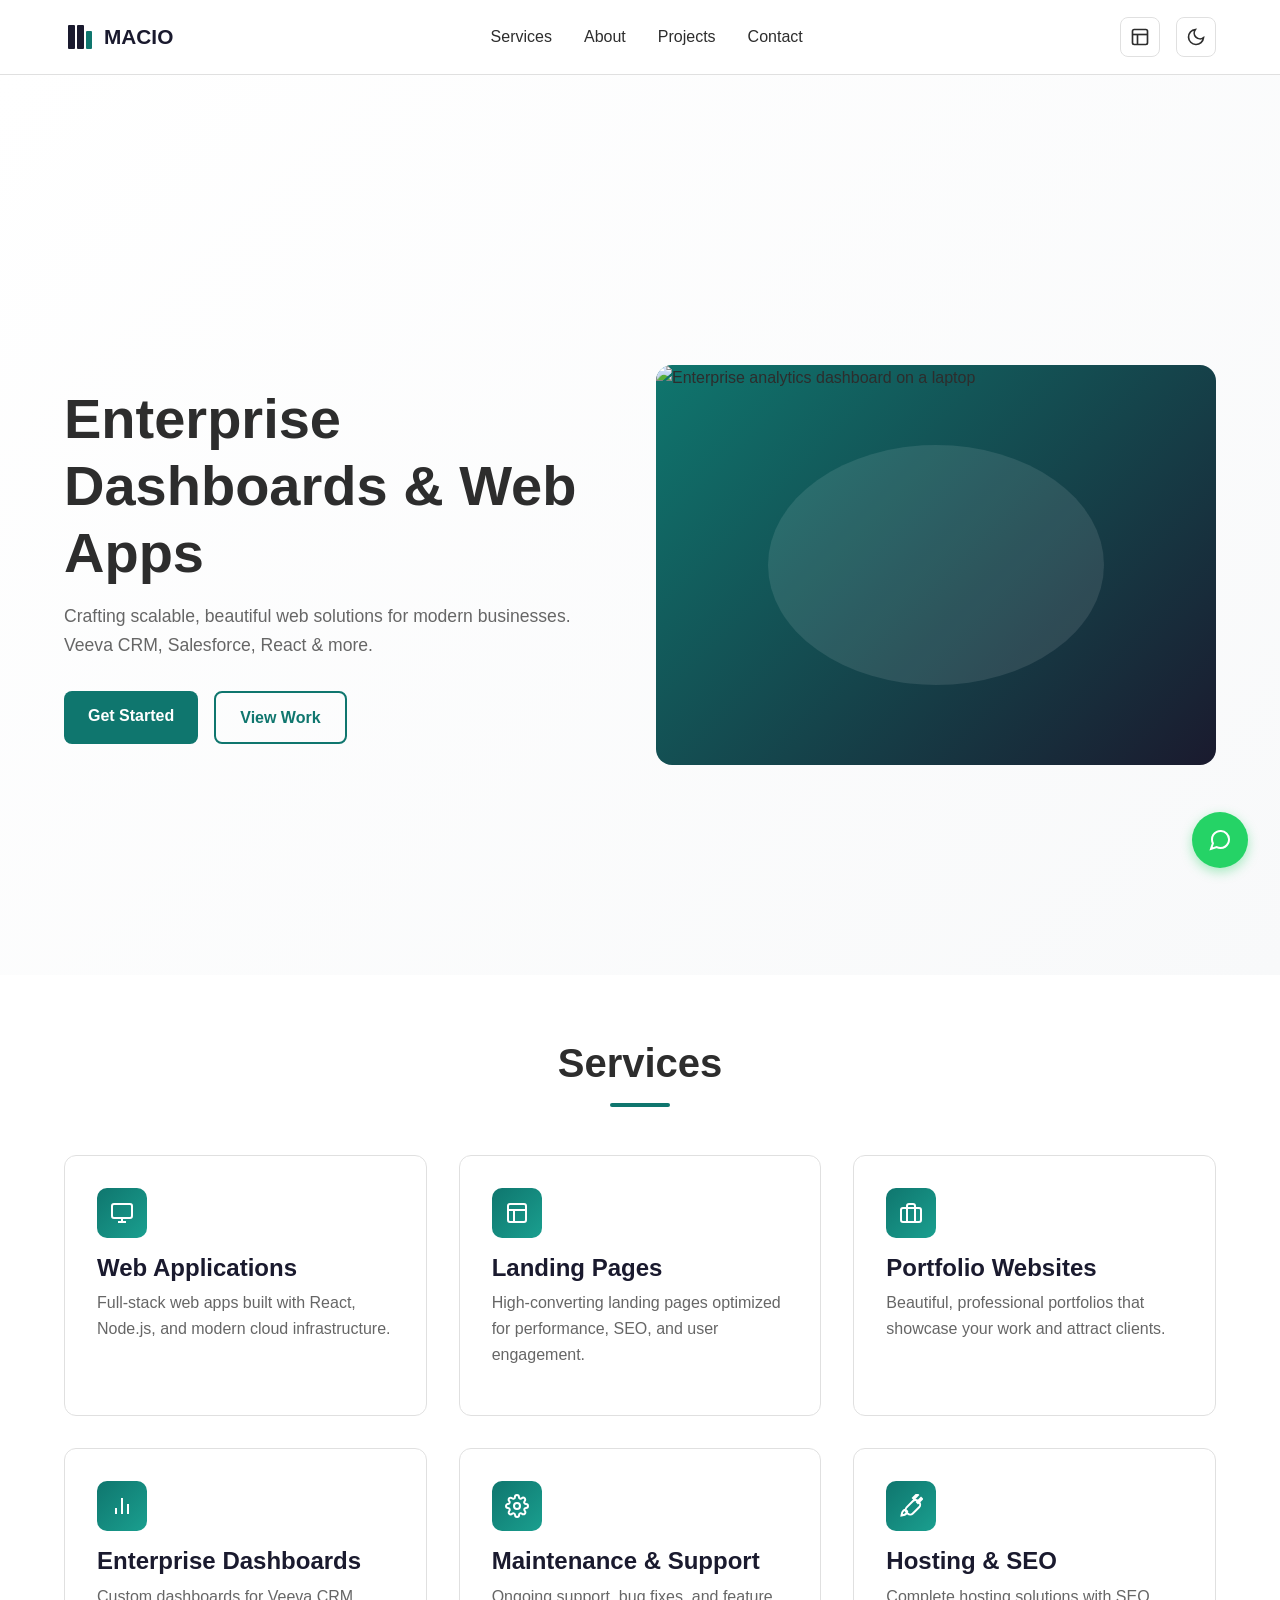
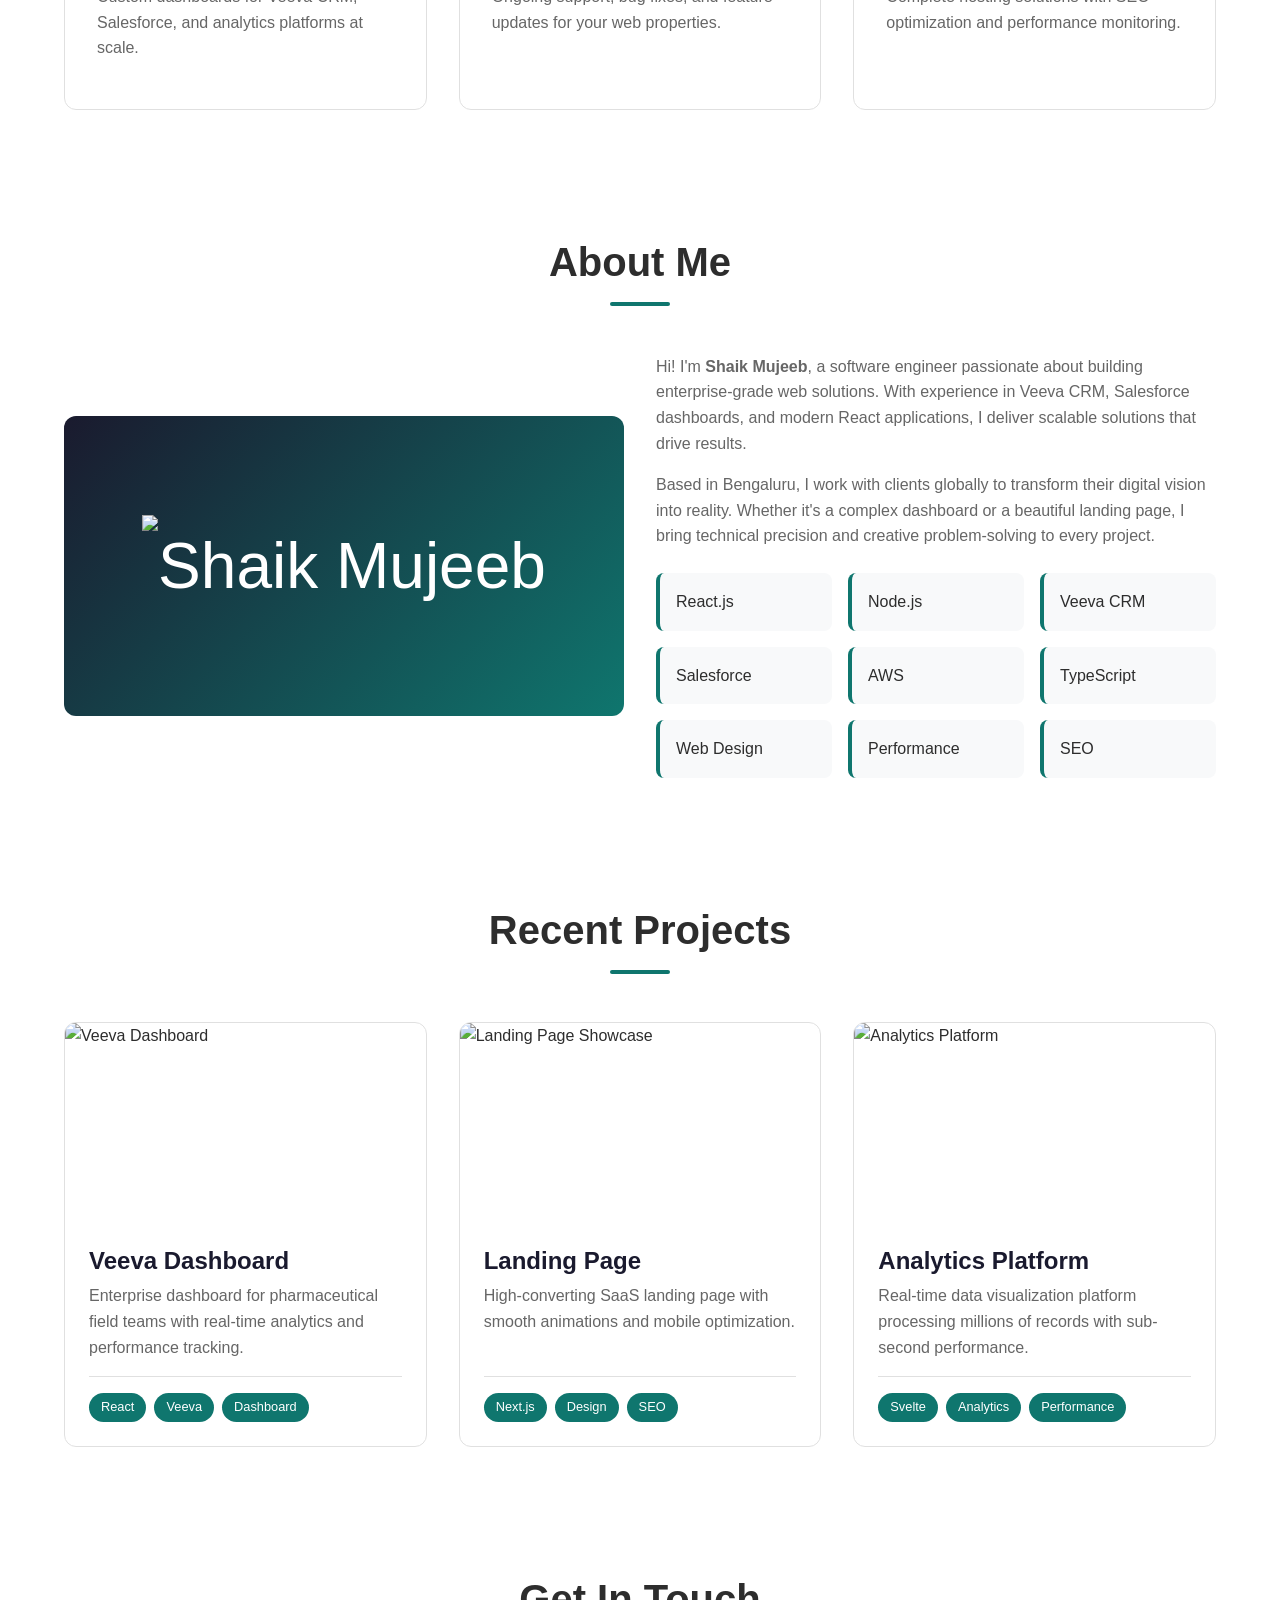
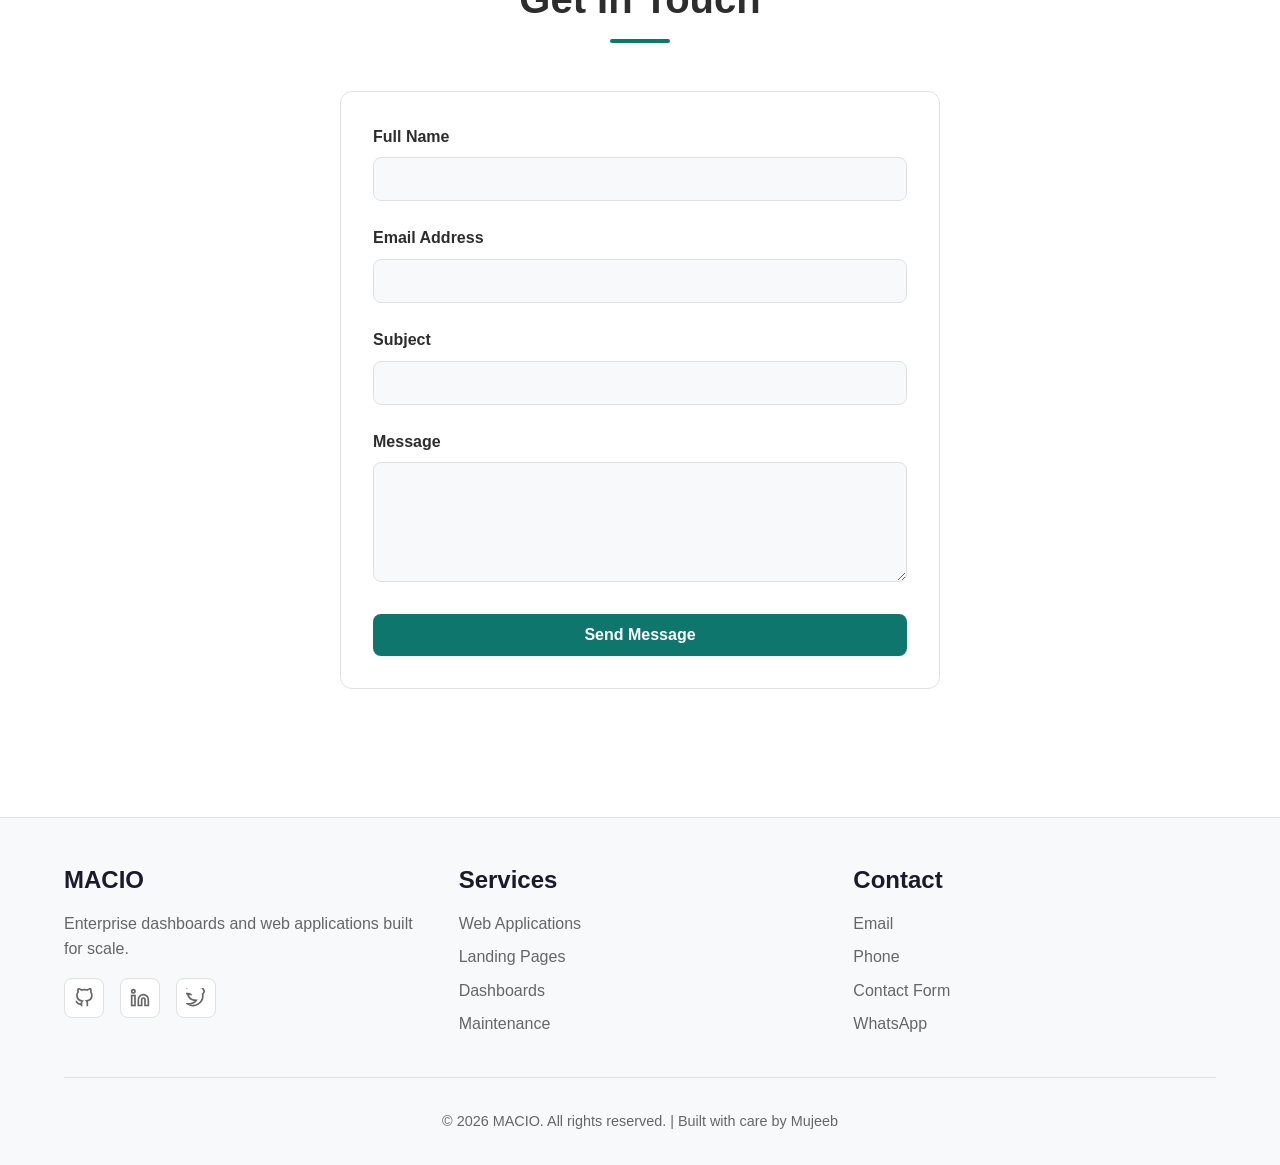
==== commit 83b49293: "Enhance website with fonts and updated hero image Added Google Fonts and Lucide script, updated imag" ====
--- a/MACIO_Studio_Website.html
+++ b/MACIO_Studio_Website.html
@@ -48,8 +48,17 @@
       type="image/svg+xml"
       href="data:image/svg+xml,%3Csvg xmlns='http://www.w3.org/2000/svg' viewBox='0 0 64 64'%3E%3Crect x='8' y='8' width='14' height='48' fill='%231a1a2e' rx='2'/%3E%3Crect x='26' y='8' width='14' height='48' fill='%231a1a2e' rx='2'/%3E%3Crect x='44' y='20' width='12' height='36' fill='%230f766e' rx='2'/%3E%3C/svg%3E"
     />
-
-    <style>
+    <link rel="preload" as="style" href="YOUR_GOOGLE_FONTS_URL" onload="this.onload=null;this.rel='stylesheet'">
+<noscript><link rel="stylesheet" href="YOUR_GOOGLE_FONTS_URL"></noscript>
+    
+<script src="https://unpkg.com/lucide@1.63.0/dist/umd/lucide.min.js" defer></script>
+<link rel="preload" href="fonts/inter-var-latin.woff2" as="font" type="font/woff2" crossorigin>
+<style>
+  @font-face{
+    font-family:"Inter";
+    src:url(fonts/inter-var-latin.woff2) format("woff2");
+    font-weight:400 800; font-display:swap;
+  }
       * {
         margin: 0;
         padding: 0;
@@ -1118,10 +1127,14 @@
             </div>
           </div>
           <div class="hero-illustration">
-            <img
-              src="https://images.unsplash.com/photo-1460925895917-afdab827c52f?q=80&w=1200&auto=format&fit=crop"
-              alt="Enterprise Analytics Dashboard"
-            />
+          <img
+  src="https://images.unsplash.com/photo-1551288049-bebda4e38f71?auto=format&fit=crop&fm=webp&q=70&w=800"
+  srcset="https://images.unsplash.com/photo-1551288049-bebda4e38f71?auto=format&fit=crop&fm=webp&q=70&w=480 480w,
+          https://images.unsplash.com/photo-1551288049-bebda4e38f71?auto=format&fit=crop&fm=webp&q=70&w=800 800w"
+  sizes="(max-width:768px) 100vw, 663px"
+  width="800" height="533"
+  alt="Enterprise analytics dashboard on a laptop"
+  loading="lazy" decoding="async">
           </div>
         </div>
       </div>
